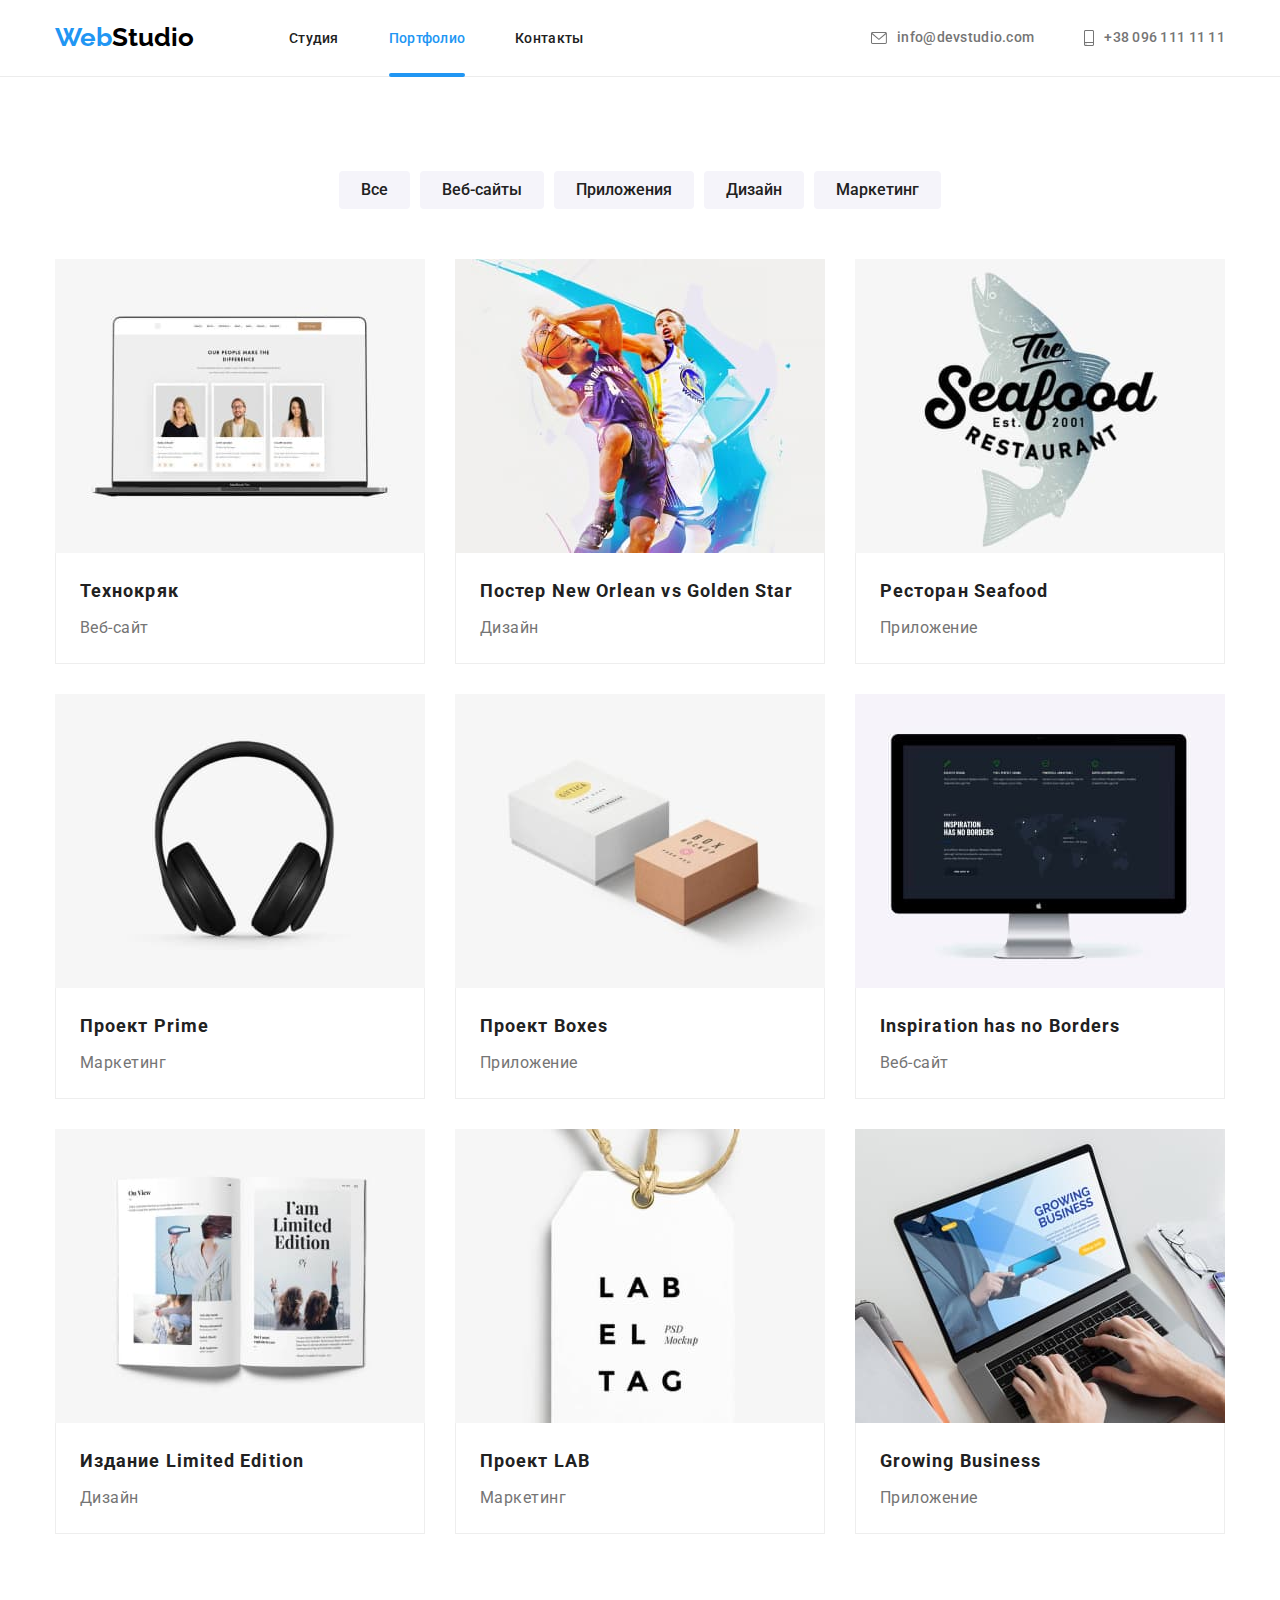
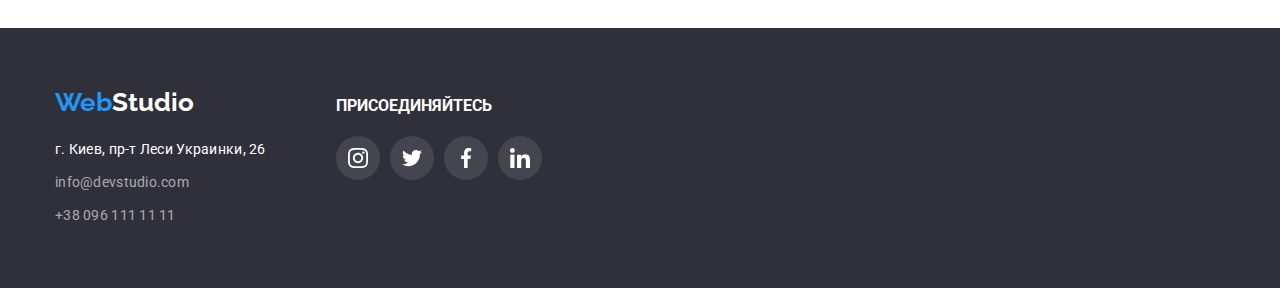
==== portfolio.html @ 48a0195f "added 5 works" ====
<!DOCTYPE html>
<html lang="en">
  <head>
    <meta charset="UTF-8" />
    <meta http-equiv="X-UA-Compatible" content="IE=edge" />
    <meta name="viewport" content="width=device-width, initial-scale=1.0" />
        <link rel="icon" type=”image/png” href="./images/ico.png" >
    <link rel="preconnect" href="https://fonts.googleapis.com" />
    <link rel="preconnect" href="https://fonts.gstatic.com" crossorigin />
    <link
      rel="stylesheet"
      href="https://cdnjs.cloudflare.com/ajax/libs/modern-normalize/1.0.0/modern-normalize.min.css"
    />
    <link
      href="https://fonts.googleapis.com/css2?family=Raleway:wght@700&family=Roboto:wght@400;500;700;900&display=swap"
      rel="stylesheet"
    />
    <link rel="stylesheet" href="./CSS/style.css" />

    <title>Portfolio</title>
  </head>
  <body>
    <!-- Шапка -->
    <header class="e-header">
      <div class="container header-container">
      <a href="#" class="logo"><span class="first">Web</span><span class="second">Studio</span></a
      >
      <nav class="nav">
        <ul class="list flex-list">
          <li class="headet-list-item"><a href="./index.html" class="link">Студия</a></li>
          <li class="headet-list-item"><a href="#" class="link current">Портфолио</a></li>
          <li class="headet-list-item"><a href="#" class="link">Контакты</a></li>
        </ul>
      </nav>
      
        <ul class="list heder-contact-list">      
          <li class="heder-contact-item"><a href="mailto:info@devstudio.com" class="contact"> 
             <svg class="heder-contact-icon-mail">
            <use href="./images/icons.svg#icon-envelope"> </use>
          </svg> 
          info@devstudio.com</a></li>
          <li class="heder-contact-item"><a href="tel:+380961111111" class="contact">
            <svg class="heder-contact-icon-tel">
            <use href="./images/icons.svg#icon-smartphone"> </use>
          </svg>
          +38 096 111 11 11</a></li>
        </ul>
      
     
    </header>
   

    <main>
      <section class="section  ">
       
        <div class="container">
          <h1 class="visually-hidden">фильтр</h1>
          <ul class="list portfolio-filter">
            <li class="portfolio-filter-item">
              <button class="portfolio-exp-button">
                <span class="exp-butt-txt">Все</span>
              </button>
            </li>
            <li class="portfolio-filter-item">
              <button class="portfolio-exp-button">
                <span class="exp-butt-txt">Веб-сайты</span>
              </button>
            </li>
            <li class="portfolio-filter-item">
              <button class="portfolio-exp-button">
                <span class="exp-butt-txt">Приложения</span>
              </button>
            </li>
            <li class="portfolio-filter-item">
              <button class="portfolio-exp-button">
                <span class="exp-butt-txt">Дизайн</span>
              </button>
            </li>
            <li class="portfolio-filter-item">
              <button class="portfolio-exp-button">
                <span class="exp-butt-txt">Маркетинг</span>
              </button>
            </li>
          </ul>         
          <ul class="portfolio-list">

          <li class="portfolio-exemple-item ">

          <a href="#" class="portfolio-link">
            <div class="pf-img-container">
            <img src="./images/pf-1.jpg" alt="Пример работ Технокряк" />
              <p class="pf-overlay">Технокряк это современная площадка распространения коронавируса. Компании используют эту платформу для цифрового шпионажа и атак на защищённые сервера конкурентов.
              </p>            
            </div>
            <div class="portfolio-exemple-txt">
              <h3 class="portfolio-item">Технокряк</h3>
              <p class="portfolio-description">Веб-сайт</p>
            </div>  
          </a>
          </li>

          <li class="portfolio-exemple-item">
          <a href="#" class="portfolio-link">   
             <div class="pf-img-container">       
              <img src="./images/pf-2.jpg" alt="Пример работ Постер New Orlean vs Golden Star" />
              <p class="pf-overlay">Технокряк это современная площадка распространения коронавируса. Компании используют эту платформу для цифрового шпионажа и атак на защищённые сервера конкурентов. </p>              
            </div>  
            <div class="portfolio-exemple-txt">
              <h3 class="portfolio-item">Постер New Orlean vs Golden Star</h3>
              <p class="portfolio-description">Дизайн</p>
            </div>
          </a>
          </li>
          <li class="portfolio-exemple-item">
            <a href="#" class="portfolio-link">
             <div class="pf-img-container">       
             <img src="./images/pf-3.jpg" alt="Пример работ Ресторан Seafood" />
              <p class="pf-overlay">Технокряк это современная площадка распространения коронавируса. Компании используют эту платформу для цифрового шпионажа и атак на защищённые сервера конкурентов. </p>              
            </div>
             <div class="portfolio-exemple-txt">
              <h3 class="portfolio-item">Ресторан Seafood</h3>
              <p class="portfolio-description">Приложение</p>
            </div>
            </a>
          </li>
          <li class="portfolio-exemple-item">
            <a href="#" class="portfolio-link">
              <div class="pf-img-container">   
            <img src="./images/pf-4.jpg" alt="Пример работ Проект Prime" />
              <p class="pf-overlay">Технокряк это современная площадка распространения коронавируса. Компании используют эту платформу для цифрового шпионажа и атак на защищённые сервера конкурентов. </p>              
            </div>
            <div class="portfolio-exemple-txt">
              <h3 class="portfolio-item">Проект Prime</h3>
              <p class="portfolio-description">Маркетинг</p>
            </div>
            </a>
          </li>
          <li class="portfolio-exemple-item">
            <a href="#" class="portfolio-link">
              <div class="pf-img-container">   
            <img src="./images/pf-5.jpg" alt="Пример работ Проект Boxes" />
              <p class="pf-overlay">Технокряк это современная площадка распространения коронавируса. Компании используют эту платформу для цифрового шпионажа и атак на защищённые сервера конкурентов. </p>              
            </div>
            <div class="portfolio-exemple-txt">
              <h3 class="portfolio-item">Проект Boxes</h3>
              <p class="portfolio-description">Приложение</p>
            </div>
            </a>
        </li>
          <li class="portfolio-exemple-item">
            <a href="#" class="portfolio-link">
              <div class="pf-img-container">   
            <img src="./images/pf-6.jpg" alt="Пример работ Inspiration has no Borders"/>
             <p class="pf-overlay">Технокряк это современная площадка распространения коронавируса. Компании используют эту платформу для цифрового шпионажа и атак на защищённые сервера конкурентов. </p>              
            </div>
            <div class="portfolio-exemple-txt">
              <h3 class="portfolio-item">Inspiration has no Borders</h3>
              <p class="portfolio-description">Веб-сайт</p>
            </div>
            </a>
          </li>
          <li class="portfolio-exemple-item">
            <a href="#" class="portfolio-link">
              <div class="pf-img-container">   
            <img       src="./images/pf-7.jpg"       alt="Пример работ Издание Limited Edition"/>
             <p class="pf-overlay">Технокряк это современная площадка распространения коронавируса. Компании используют эту платформу для цифрового шпионажа и атак на защищённые сервера конкурентов. </p>              
            </div>
            <div class="portfolio-exemple-txt">
              <h3 class="portfolio-item">Издание Limited Edition</h3>
              <p class="portfolio-description">Дизайн</p>
            </div>
            </a>
          </li>
          <li class="portfolio-exemple-item">
            <a href="#" class="portfolio-link">
              <div class="pf-img-container">   
            <img src="./images/pf-8.jpg" alt="Пример работ Проект LAB" />
              <p class="pf-overlay">Технокряк это современная площадка распространения коронавируса. Компании используют эту платформу для цифрового шпионажа и атак на защищённые сервера конкурентов. </p>              
            </div>
            <div class="portfolio-exemple-txt">
              <h3 class="portfolio-item">Проект LAB</h3>
              <p class="portfolio-description">Маркетинг</p>
            </div>
            </a>
          </li>
          <li class="portfolio-exemple-item">
            <a href="#" class="portfolio-link">
              <div class="pf-img-container">   
            <img          src="./images/pf-9.jpg"           alt="Пример работ Growing Business"/>
             <p class="pf-overlay">Технокряк это современная площадка распространения коронавируса. Компании используют эту платформу для цифрового шпионажа и атак на защищённые сервера конкурентов. </p>              
            </div>
            <div class="portfolio-exemple-txt">
              <h3 class="portfolio-item">Growing Business</h3>
              <p class="portfolio-description">Приложение</p>
            </div>
            </a>
          </li>
        </ul>
          
        </div>
      </section>
    </main>
    <!-- Подвал -->
    <footer class="footer ">
      <div class="container ">
        <ul class=" list footer-container">
          <li class="footer-container-item">
              <a href="#" class="logo"><span class="first">Web</span><span class="second">Studio</span></a>
              <div class="footer-contact">
              <ul class="footer-list">
                  <li class="footer-item"><address class="address contact"><a href="mailto:info@devstudio.com">г. Киев, пр-т Леси Украинки, 26</a></address></li>
                  <li class="footer-item"><a href="mailto:info@devstudio.com" class="contact">info@devstudio.com</a></li>
                  <li class="footer-item">
                    <a href="tel:+380961111111" class="contact">
                      +38 096 111 11 11</a></li>
                       </ul> 
                  </li> 
           <li class="footer-container-item">
              <h3 class="footer-we ">ПРИСОЕДИНЯЙТЕСЬ</h3>
                
                  
                <ul class="footer-social-list">
                  <li class="footer-sosial-item">
                  <a class="footer-sosial-box" href="#">
                  
                        <svg class="footer-sosial-icon">
                        <use href="./images/icons.svg#icon-instagram"> </use>
                        </svg>              
                   </a>
                  </li>
                    <li class="footer-sosial-item">
                  <a class="footer-sosial-box" href="#">
                  
                  <svg class="footer-sosial-icon">
                  <use href="./images/icons.svg#icon-twitter"> </use>
                  </svg>              
                  
                  </a>
                  </li>
                   <li class="footer-sosial-item">
                  <a class="footer-sosial-box" href="#">
                  
                  <svg class="footer-sosial-icon">
                  <use href="./images/icons.svg#icon-facebook"> </use>
                  </svg>              
                  
                  </a>
                  </li>
                   <li class="footer-sosial-item">
                  <a class="footer-sosial-box" href="#">
                  
                  <svg class="footer-sosial-icon">
                  <use href="./images/icons.svg#icon-linkedin"> </use>
                  </svg>              
                  </a>
                  </li> 
                </ul>
            </li>
            
               
    
     
       </ul>
      </div>
   
      </div>

    </footer>
  </body>
</html>
---- CSS/style.css ----
:root {
  --theme-color: #2196f3;
  --bcg-main: #ffffff;
  --text-logo: #000000;
  --text-primary: #212121;
  --text-secondary: #757575;
  --text-secondary-liter: #ffffff;
  --text-secondary-lite-fill: rgba(255, 255, 255, 0.6);
  --social-color-primary: #afb1b8;

  --font-primary: "Roboto";
  --font-primary-rezerv: "sans-serif";
  --font-logo: "Raleway";
  --functional-cubic: cubic-bezier(0.4, 0, 0.2, 1);
  --time: 250ms;
}
body {
  background-color: var(--bcg-main);
  font-family: var(--font-primary), var(--font-primary-rezerv);
}
a {
  text-decoration: none;
}
ul {
  list-style: none;
  padding: 0px;
  margin: 0;
}
h1,
h2,
h3,
p {
  margin: 0 0 0 0;
}
img {
  width: 100%;
  display: block;
  height: auto;
}
button {
  display: block;
  padding: 0;
}
.off {
  position: absolute;
  top: -9999px;
  left: -9999px;
  visibility: hidden;
  /* float: left; */
  /* display: none; */
}
.visually-hidden {
  position: absolute;
  clip: rect(0 0 0 0);
  width: 1px;
  height: 1px;
  margin: -1px;
}
.logo {
  font-family: var(--font-logo);
  font-size: 26px;
  font-weight: 700;
  color: #2196f3;
  margin-right: 95px;
}

.logo .second {
  color: var(--text-logo);
}

.container {
  margin-left: auto;
  margin-right: auto;
  width: 1200px;
  padding: 0 15px;
  /* margin-left: 215px;
  margin-right: 215px; */
}
.header-container {
  display: flex;
  align-items: center;
  /* margin-top: 25px; */
}
.nav {
  display: flex;
  align-items: center;

  letter-spacing: 0.02em;
  line-height: 1.14;
  font-size: 14px;
  font-family: var(--font-primary);
  font-style: normal;
  font-weight: 500;
  font-size: 14px;
  line-height: 16px;
  letter-spacing: 0.02em;
  color: var(--text-primary);
}
.flex-list {
  display: flex;
}
.list {
  list-style: none;
}
.headet-list-item + .headet-list-item {
  margin-left: 50px;
}
.nav .link {
  padding: 30px 0;
  display: block;
  font-family: var(--font-primary);
  font-style: normal;
  font-weight: 500;
  font-size: 14px;
  line-height: 16px;
  letter-spacing: 0.02em;
  color: var(--text-primary);
  position: relative;
  transition-property: color;
  transition-duration: var(--time);
  transition-timing-function: var(--functional-cubic);
}

.nav .current {
  color: var(--theme-color);
}
.current::after {
  display: block;
  content: "";
  height: 4px;
  width: 100%;
  background-color: var(--theme-color);
  border-radius: 2px;
  position: absolute;
  bottom: -1px;
}

.nav .link:hover,
.nav .link:focus {
  color: var(--theme-color);

  
}
.e-header {
  border-bottom: 1px solid #ececec;
}

.e-header .contact + .contact {
  margin-left: 50px;
}
.contact {
  display: flex;
  align-items: center;
  letter-spacing: 0.02em;
  line-height: 1.14;
  font-size: 14px;
  font-weight: 500;
  color: var(--text-secondary);
  transition-property: color;
  transition-duration: var(--time);
  transition-timing-function: var(--functional-cubic);
}

.heder-contact-list {
  margin-left: auto;
  display: flex;
}
.heder-contact-item {
  /* justify-items: center;
  display: flex; */
}

.heder-contact-item:hover {
  fill: var(--theme-color);
  
}
.heder-contact-item:not(:first-child) {
  /* width: calc(100% / 2 - 30px); */
  margin-left: 50px;
  flex-wrap: wrap;
  /* width: 100px; */
}
.heder-contact-item::before:not(:first-child) {
}
.heder-contact-item::before:not(:last-child) {
}

.heder-contact-icon-mail {
  margin-right: 10px;
  width: 16px;
  height: 16px;
  fill: var(--text-secondary);
  transition-property: fill;
  transition-duration: var(--time);
  transition-timing-function: var(--functional-cubic);
}
.heder-contact-icon-tel {
  margin-right: 10px;
  width: 10px;
  height: 16px;
  fill: var(--text-secondary);
  transition-property: fill;
  transition-duration: var(--time);
  transition-timing-function: var(--functional-cubic);
}

.contact:hover,
.contact:focus {
  color: var(--theme-color);
  fill: var(--theme-color);
  
}

.contact:hover .heder-contact-icon-mail,
.contact:hover .heder-contact-icon-tel,
.contact:focus .heder-contact-icon-mail,
.contact:focus .heder-contact-icon-tel {
  fill: var(--theme-color);

}
/* .contact:focus .heder-contact-icon {
  
  fill: var(--theme-color);    
} */

.footer {
  background-color: #2f303a;
}
.footer .contact {
  font-size: 14px;
  font-family: Roboto;

  line-height: 1.71;
  font-weight: 400;
  color: var(--text-secondary-lite-fill);
}
.footer .contact:hover,
.contact:focus {
}
/* <!-- Эффективные решения для вашего бизнеса --> */
.herro {
  /* margin-top: 25px; */
  margin-left: auto;
  margin-right: auto;
  max-width: 1600px;
  padding: 200px 0;
  text-align: center;
  /* background-color: ; */
  background-image: linear-gradient(
      rgba(47, 48, 58, 0.4),
      rgba(47, 48, 58, 0.4)
    ),
    url("../images/herro-image.jpg");
  background-repeat: no-repeat;
  background-size: cover;
  background-position: center;
  color: var(--text-secondary-liter);
}
.herro-title {
  text-align: center;
  font-size: 44px;
  font-weight: 900;
  line-height: 60px;
}
.herro-conteiner {
  padding-top: 200px;
  padding-bottom: 200px;
}
.herro-exp-button {
  margin-left: auto;
  margin-right: auto;
  margin-top: 30px;

  background-color: var(--theme-color);

  width: 200px;
  height: 50px;
  border: 0;
  box-shadow: 0px 4px 4px rgba(0, 0, 0, 0.15);
  border-radius: 4px;
  cursor: pointer;
}
.herro-button-txt {
  color: var(--text-secondary-liter);
  font-size: 16px;
  font-weight: 700;
  font-family: var(--font-primary);
  line-height: 1.875;
  /* identical to box height, or 187% */
  align-items: center;
  text-align: center;
}

/* section-title */

.section {
  padding: 94px 0;
}
.section-title {
  color: var(--text-primary);
  font-size: 36px;
  text-align: center;
}
.section-item {
  color: var(--text-primary);
}
.section-description {
  margin-top: 10px;
  color: var(--text-secondary);
}
.allingcentr {
  text-align: center;
}

/*  ПОЧЕМУ МЫ */
.why-we {
}

.why-we-container {
  margin-top: 95px;
}

.why-we-list {
  display: flex;
  margin-left: -30px;
}
.why-we-item {
  width: calc(100% / 4 - 30px);
  margin-left: 30px;
  flex-wrap: wrap;
  /* width: 100px; */
}
.why-we-item + .why-we-item {
}
.why-we li {
  /* max-width: 270px; */
}
.why-we-container-icon {
  background-color: #f5f4fa;
  display: flex;
  border-radius: 4px;
  height: 120px;
  align-items: center;
  justify-content: center;
}
.why-we-icon {
  width: 70px;
  height: 70px;

  /* justify-content: center;
  object-fit:cover; */
}

.section-we-item {
  margin-top: 30px;
  color: var(--font-primary);
  line-height: 1.14;
  letter-spacing: 0.03em;
  font-size: 14px;
}
.section-we-description {
  margin-top: 10px;
  color: var(--text-secondary);
  line-height: 1.71;
  letter-spacing: 0.03em;
  font-size: 14px;
}

/* наша работа */
.work-section {
  padding-top: 0;
}
.our-work {
  margin-top: 95px;
}
.our-work-list {
  display: flex;
  margin-left: -30px;
  margin-top: 50px;
}
.our-work-item {
   

  width: calc(100% / 3 - 30px);
  margin-left: 30px;
  flex-wrap: wrap;
  position: relative;
}

.our-work-description {
  
  display: flex;
  justify-content: center ;
  align-items: center; 

  position: absolute;
  bottom: 0;
  
  width: 100%;   
  height: 70px;
 
  font-size: 14px;
  line-height: 1.14;
  font-weight: bold;
  background: rgba(47, 48, 58, 0.8);
  color: var(--text-secondary-liter);
}

/* Наша команда */

.comand {
  /* margin-top: 95px; */
  background-color: #f5f4fa;
  /* padding-bottom: 95px; */
}

.our-comand {
  padding-top: 95px;
}
.our-comand-list {
  margin-top: 50px;
  display: flex;
  margin-left: -30px;
}
.our-comand-item {
  width: calc(100% / 3 - 30px);
  margin-left: 30px;
  flex-wrap: wrap;
}

.comand-user-item {
  color: var(--text-primary);
  text-align: center;
  line-height: 1.19;
  letter-spacing: 0.03em;
  font-size: 16px;
  font-weight: 500;
}

.comand-user-description {
  color: var(--text-secondary);
  margin-top: 10px;
  text-align: center;
  line-height: 1.19;
  letter-spacing: 0.03em;
  font-size: 16px;
}

.our-comand-item {
  background-color: var(--text-secondary-liter);
  box-shadow: 0px 1px 3px rgba(0, 0, 0, 0.12), 0px 1px 1px rgba(0, 0, 0, 0.14),
    0px 2px 1px rgba(0, 0, 0, 0.2);
  border-radius: 0px 0px 4px 4px;
}
.comand-item-txt {
  padding-top: 30px;
  padding-bottom: 30px;
}
.comand-social-block {
  margin-top: 16px;
  justify-content: center;
  display: flex;
}
.comand-sosial-box {
  display: flex;
  align-items: center;
  justify-content: center;
  width: 44px;
  height: 44px;
  background-color: transparent;
  border-radius: 50%;
  transition-property: background-color;
  transition-duration: var(--time);
  transition-timing-function: var(--functional-cubic);
}
.comand-sosial-box:hover,
.comand-sosial-box:focus {
  background-color: var(--theme-color);

  
}
.comand-sosial-item:not(:last-child) {
  margin-right: 10px;
}

.sosial-icon {
  height: 20px;
  width: 20px;

  fill: var(--social-color-primary);

 
}
.comand-sosial-box:hover .sosial-icon,
.comand-sosial-box:focus .sosial-icon {
  transition-duration: var(--time);
  transition-timing-function: var(--functional-cubic);
  fill: var(--bcg-main);
}

/* наша клиенты */
.client-section {
}
.our-client {
  margin-top: 95px;
}
.our-client-list {
  display: flex;
  flex-wrap: wrap;
  margin-left: -30px;
  margin-top: 50px;
}
.our-client-item {
  width: calc(100% / 6 - 30px);
  margin-left: 30px;
  height: 92px;
}
.our-client-box {
  display: flex;
  height: 92px;
  border: solid 1px;
  border-color: var(--social-color-primary);
  border-radius: 3px;
  transition-property: border-color;
}

.client-link {
  width: 100%;
  height: 100%;
  display: flex;
  align-items: center;
  justify-content: center;
  border: solid 1px;
  border-color: var(--social-color-primary);
  border-radius: 3px;
  transition-property: border-color;
    transition-duration: var(--time);
  transition-timing-function: var(--functional-cubic);
}
.client-link:hover,
.client-link:focus,
.our-client-box:hover,
.our-client-box:focus {
  border-color: #2196f3;
}
.client-icon {
  width: 106px;
  height: 60px;
  transition-property: fill;
  fill: var(--social-color-primary);
}
.client-link:hover .client-icon,
.client-link:focus .client-icon,
.our-client-box:hover .client-icon,
.our-client-box:focus .client-icon {
  fill: #2196f3;  
}

/* подвал */

.footer {
  padding-top: 60px;
  padding-bottom: 60px;
  /* font: inherit; */
  font-size: 14px;
  color: var(--text-secondary-liter);
}

.footer .logo .second {
  color: var(--text-secondary-liter);
}
.footer .address {
  font-style: normal;

  font-family: Roboto;
  line-height: 1.71;
  font-weight: 400;
}
.footer-contact {
  margin-top: 20px;
}
.footer .logo {
  margin-right: 0;
}
.footer-item:not(:last-child) {
  margin-bottom: 9px;
}
.footer-item a {
  color: var(--bcg-main);
}

.footer-container {
  display: flex;
  align-items: baseline;
}

.footer-container-item:not(:last-child) {
  margin-right: 70px;
}
.footer-container-item:last-child {
}
.footer-sosial-box {
  display: flex;
  align-items: center;
  justify-content: center;
  width: 44px;
  height: 44px;
  background-color: rgba(255, 255, 255, 0.1);
  border-radius: 50%;
  transition-property: background-color;
  transition-duration: var(--time);
  transition-timing-function: var(--functional-cubic);
}

.footer-sosial-item + .footer-sosial-item {
  margin-left: 10px;
}
.footer-sosial-box:hover,
.footer-sosial-box:focus {
  background-color: var(--theme-color);
  
}
.footer-social-block {
  margin-top: 16px;
  justify-content: center;
  display: flex;
}
.footer-social-list {
  margin-top: 20px;
  justify-content: center;
  display: flex;
}

.footer-sosial-icon {
  display: block;
  height: 20px;
  width: 20px;
  fill: var(--bcg-main);
}
.ewew {
  display: block;
}

/* Страница 2 */

.portfolio-item {
  color: var(--text-primary);
  letter-spacing: 0.06em;
  line-height: 2;
  font-size: 18px;
  transition-property: color;
  transition-duration: var(--time);
  transition-timing-function: var(--functional-cubic);
}
.portfolio-filter-item:not(:last-child) {
  margin-right: 10px;
}

.portfolio-filter {
  display: flex;
  justify-content: center;
}
.portfolio-exp-button {
   /* overflow: hidden; */
  /* margin-left: 10px; */
  background-color: #f5f4fa;
  font-family: Roboto;
  font-style: normal;
  font-weight: 500;
  font-size: 16px;
  line-height: 1.625;
  text-align: center;
  border-radius: 4px;
  border: 0;
 

}

.exp-butt-txt {
  display: block;
  text-align: center;
  line-height: 1.625;
  height: 26;
  font-size: 16px;
border-radius: 4px;
  color: var(--text-primary);
  font-family: var(--font-primary);
  padding: 6px 22px;
  
  transition-property: color  background-color box-shadow;
  transition-duration: var(--time);
  transition-timing-function: var(--functional-cubic);
    
}

.portfolio-exp-button:hover .exp-butt-txt,
.portfolio-exp-button:focus .exp-butt-txt {
  cursor: pointer;
  color: var(--text-secondary-liter);
  background-color: var(--theme-color);
  box-shadow: 0px 3px 1px rgba(0, 0, 0, 0.1), 0px 1px 2px rgba(0, 0, 0, 0.08), 0px 2px 2px rgba(0, 0, 0, 0.12);
  color: var(--text-secondary-liter);
 
}

.portfolio-link {
  display: block;
  position: relative;
  width: 370px;
  
  /* width: calc(100%/3 +30px); */
}

.portfolio-link:hover,
.portfolio-link:focus {
  box-shadow: 0px 1px 1px rgba(0, 0, 0, 0.12), 0px 4px 4px rgba(0, 0, 0, 0.06),
    1px 4px 6px rgba(0, 0, 0, 0.16);
}
/* overlay */
.pf-img-container {
  position: relative;
  overflow: hidden;
}

.pf-overlay {
  position: absolute;
  top: 100%;
  opacity: 0.9;
  background-color: var(--theme-color);
  padding: 63px 24px;
  width: 100%;
  height: 100%;
  color: var(--text-secondary-liter);
  font-size: 18px;
  line-height: 1.56;
  transition-property: transform box-shadow;
  transition-duration: var(--time);
  transition-timing-function: var(--functional-cubic);
}

.portfolio-link:hover .pf-overlay,
.portfolio-link:focus .pf-overlay {
  transform: translatey(-100%);
  
  
}

.portfolio-description {
  margin-top: 4px;
  color: var(--text-secondary);
  letter-spacing: 0.03em;
  font-size: 16px;
  line-height: 1.875;
}

.portfolio-list {
  box-sizing: border-box;
  display: flex;
  flex-wrap: wrap;
  /* justify-content: center; */
  margin-left: -30px;
  margin-bottom: -30px;
  margin-top: 50px;
}
.portfolio-exemple {
  display: block;
  box-sizing: border-box;
  padding-bottom: 95px;
}
.portfolio-exemple-item {
  box-sizing: border-box;

  margin-left: 30px;
  margin-bottom: 30px;
  /* border: 1px solid #eeeeee; */
}

.portfolio-exemple-txt {
  border-bottom: solid 1px #eeeeee;
  border-left: solid 1px #eeeeee;
  border-right: solid 1px #eeeeee;
  padding: 20px 24px;
}

/* МОДАЛКА */

.backdrop {
  position: fixed;
  top: 0;
  left: 0;
  width: 100%;
  height: 100%;
  background-color: rgba(0, 0, 0, 0.2);
  opacity: 1;
  transition-property: opacity;
  transition-duration: var(--time);
  transition-timing-function: var(--functional-cubic);
}
.backdrop.is-hidden {
  opacity: 0;
  pointer-events: none;
}
.modal-container {
  position: relative;
  top: 50%;
  left: 50%;
  transform: translate(-50%, -50%);
  width: 528px;
  height: 581px;
  background-color: var(--bcg-main);
}
.closed-modal-box {
  display: flex;
  align-items: center;
  justify-content: center;

  cursor: pointer;
  position: absolute;
  width: 30px;
  height: 30px;
  top: 8px;
  right: 8px;
  border-radius: 50%;
  border: solid 1px;
  border-color: var(--social-color-primary);
}
.modal-closed {
  width: 18px;
  height: 18px;
  fill: var(--social-color-primary);
}
.closed-modal-box:hover {
  background-color: var(--theme-color);
}
.closed-modal-box:hover .modal-closed,
.closed-modal-box:focus .modal-closed {
 
}
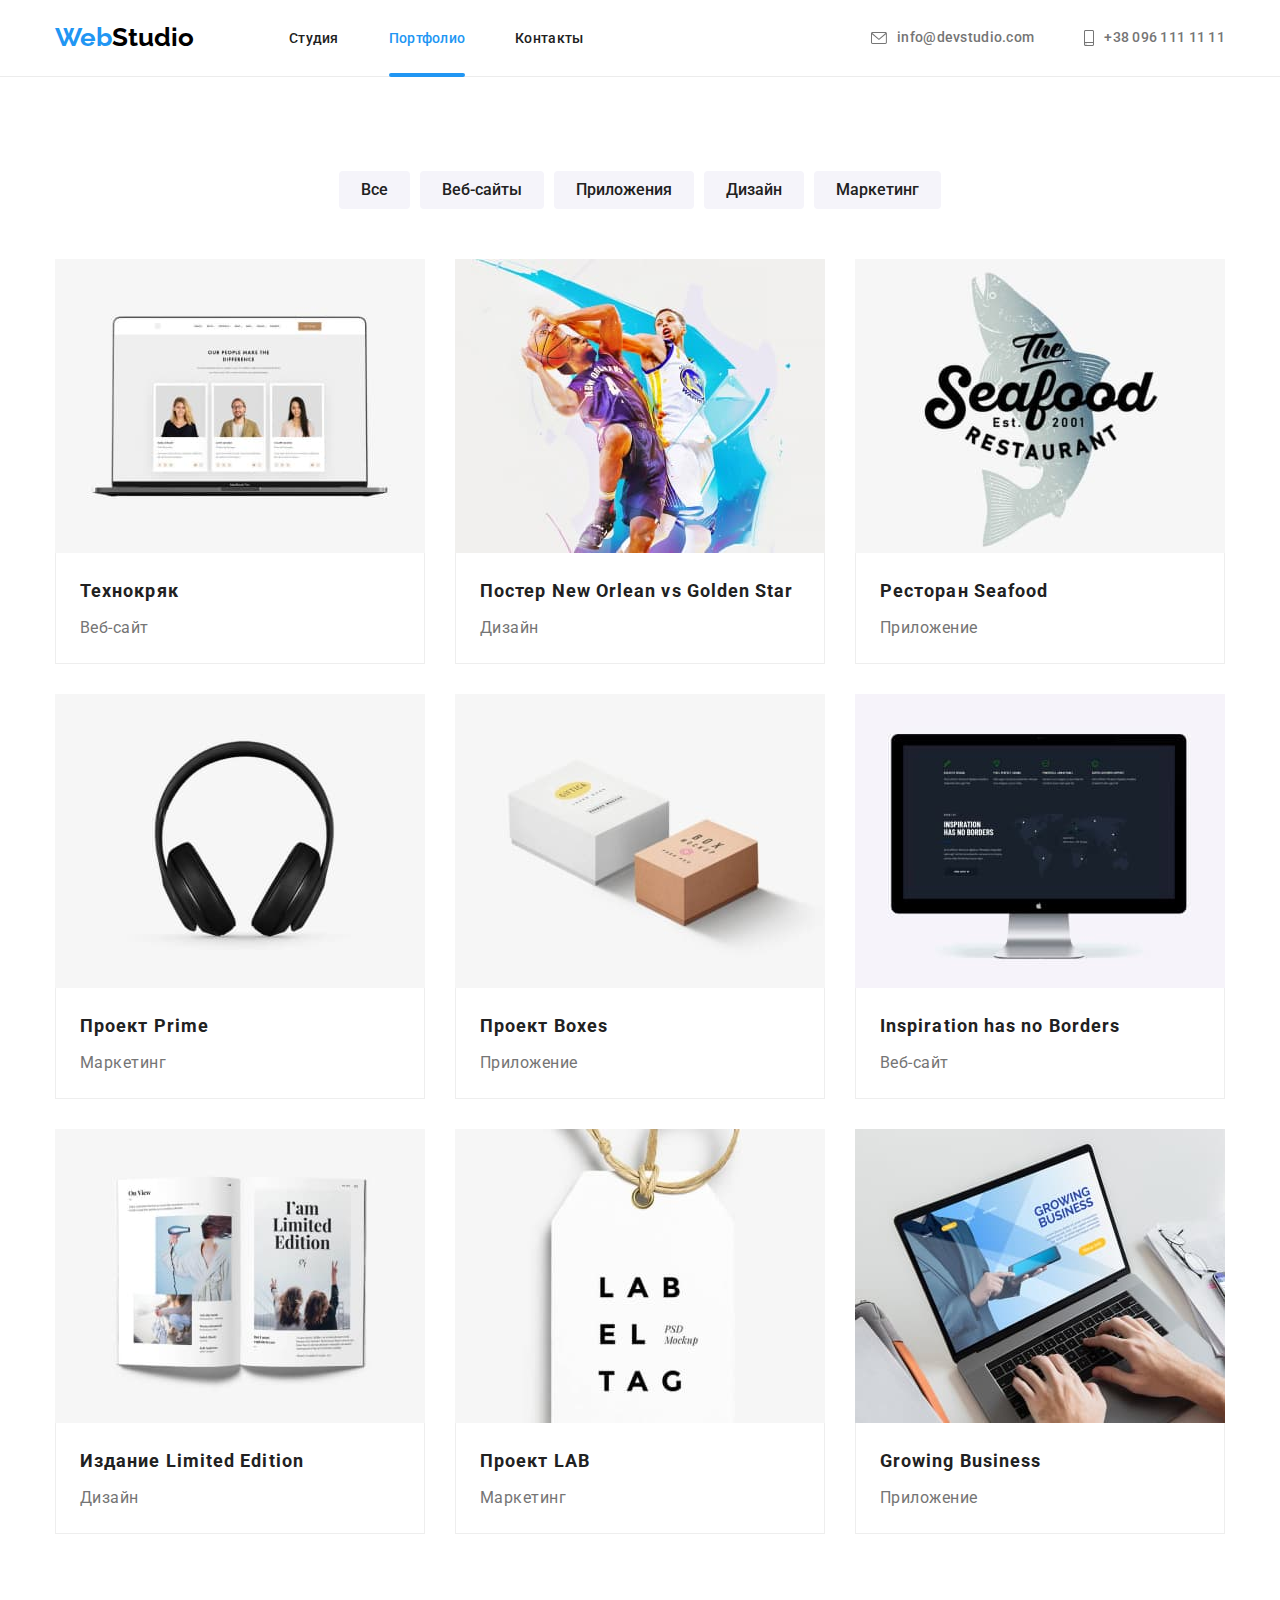
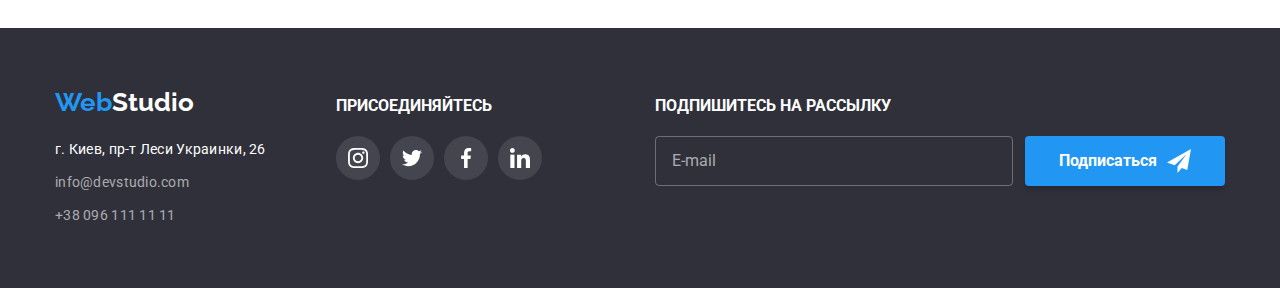
==== commit 07ed07ff: "all" ====
--- a/portfolio.html
+++ b/portfolio.html
@@ -201,7 +201,7 @@
       </section>
     </main>
     <!-- Подвал -->
-    <footer class="footer ">
+ <footer class="footer ">
       <div class="container ">
         <ul class=" list footer-container">
           <li class="footer-container-item">
@@ -247,8 +247,7 @@
                   </a>
                   </li>
                    <li class="footer-sosial-item">
-                  <a class="footer-sosial-box" href="#">
-                  
+                  <a class="footer-sosial-box" href="#">                  
                   <svg class="footer-sosial-icon">
                   <use href="./images/icons.svg#icon-linkedin"> </use>
                   </svg>              
@@ -256,10 +255,21 @@
                   </li> 
                 </ul>
             </li>
-            
-               
-    
-     
+           <li class="footer-container-item">
+
+              <h3 class="footer-we ">ПОДПИШИТЕСЬ НА РАССЫЛКУ</h3>
+                
+                  <div class="online">
+                   <form class="online-form" >
+                   <input type="mail" class="online-form-input" placeholder="E-mail" name="online-mail" type="mail">
+                   </form>
+                   <button class="online-form-button"> <span class="online-form-txt">Подписаться</span> 
+                     <svg class="online-form-icon">
+                  <use href="./images/icons.svg#icon-modal-fly"> </use>
+                  </svg> 
+                 </button>
+                 </div>
+            </li>
        </ul>
       </div>
    
--- a/CSS/style.css
+++ b/CSS/style.css
@@ -7,7 +7,6 @@
   --text-secondary-liter: #ffffff;
   --text-secondary-lite-fill: rgba(255, 255, 255, 0.6);
   --social-color-primary: #afb1b8;
-
   --font-primary: "Roboto";
   --font-primary-rezerv: "sans-serif";
   --font-logo: "Raleway";
@@ -138,8 +137,6 @@
 .nav .link:hover,
 .nav .link:focus {
   color: var(--theme-color);
-
-  
 }
 .e-header {
   border-bottom: 1px solid #ececec;
@@ -172,7 +169,6 @@
 
 .heder-contact-item:hover {
   fill: var(--theme-color);
-  
 }
 .heder-contact-item:not(:first-child) {
   /* width: calc(100% / 2 - 30px); */
@@ -208,7 +204,6 @@
 .contact:focus {
   color: var(--theme-color);
   fill: var(--theme-color);
-  
 }
 
 .contact:hover .heder-contact-icon-mail,
@@ -216,7 +211,6 @@
 .contact:focus .heder-contact-icon-mail,
 .contact:focus .heder-contact-icon-tel {
   fill: var(--theme-color);
-
 }
 /* .contact:focus .heder-contact-icon {
   
@@ -379,8 +373,6 @@
   margin-top: 50px;
 }
 .our-work-item {
-   
-
   width: calc(100% / 3 - 30px);
   margin-left: 30px;
   flex-wrap: wrap;
@@ -388,17 +380,16 @@
 }
 
 .our-work-description {
-  
-  display: flex;
-  justify-content: center ;
-  align-items: center; 
+  display: flex;
+  justify-content: center;
+  align-items: center;
 
   position: absolute;
   bottom: 0;
-  
-  width: 100%;   
+
+  width: 100%;
   height: 70px;
- 
+
   font-size: 14px;
   line-height: 1.14;
   font-weight: bold;
@@ -476,8 +467,6 @@
 .comand-sosial-box:hover,
 .comand-sosial-box:focus {
   background-color: var(--theme-color);
-
-  
 }
 .comand-sosial-item:not(:last-child) {
   margin-right: 10px;
@@ -488,8 +477,6 @@
   width: 20px;
 
   fill: var(--social-color-primary);
-
- 
 }
 .comand-sosial-box:hover .sosial-icon,
 .comand-sosial-box:focus .sosial-icon {
@@ -534,7 +521,7 @@
   border-color: var(--social-color-primary);
   border-radius: 3px;
   transition-property: border-color;
-    transition-duration: var(--time);
+  transition-duration: var(--time);
   transition-timing-function: var(--functional-cubic);
 }
 .client-link:hover,
@@ -553,7 +540,7 @@
 .client-link:focus .client-icon,
 .our-client-box:hover .client-icon,
 .our-client-box:focus .client-icon {
-  fill: #2196f3;  
+  fill: #2196f3;
 }
 
 /* подвал */
@@ -598,6 +585,7 @@
   margin-right: 70px;
 }
 .footer-container-item:last-child {
+  margin-left: auto;
 }
 .footer-sosial-box {
   display: flex;
@@ -618,7 +606,6 @@
 .footer-sosial-box:hover,
 .footer-sosial-box:focus {
   background-color: var(--theme-color);
-  
 }
 .footer-social-block {
   margin-top: 16px;
@@ -639,6 +626,75 @@
 }
 .ewew {
   display: block;
+}
+
+/* on;line-mail */
+.online {
+  display: flex;
+  margin-top: 20px;
+}
+.online-form-input {
+  padding-left: 16px;
+  width: 358px;
+  height: 50px;
+  background-color: transparent;
+  border: 1px solid rgba(255, 255, 255, 0.3);
+  border-radius: 4px;
+  outline: none;
+  font-size: 16px;
+  line-height: 20px;
+
+  transition-property: border color;
+  transition-duration: var(--time);
+  transition-timing-function: var(--functional-cubic);
+  color: var(--bcg-main);
+}
+.online-form-input:hover,
+.online-form-input:focus {
+  border: 1px solid var(--bcg-main);
+}
+.online-form-input::placeholder {
+  font-size: 16px;
+  line-height: 20px;
+  color: rgba(255, 255, 255, 0.6);
+  transition-property: color;
+  transition-duration: var(--time);
+  transition-timing-function: var(--functional-cubic);
+}
+.online-form-input:hover::placeholder,
+.online-form-input:focus::placeholder {
+  color: var(--bcg-main);
+}
+
+.online-form-button {
+  width: 200px;
+  height: 50px;
+  margin-left: 12px;
+  background-color: var(--theme-color);
+  border: 0;
+  box-shadow: 0px 4px 4px rgba(0, 0, 0, 0.15);
+  border-radius: 4px;
+  cursor: pointer;
+  display: flex;
+  justify-content: center;
+  align-items: center;
+}
+.online-form-txt {
+  color: var(--text-secondary-liter);
+  font-size: 16px;
+  font-weight: 700;
+  font-family: var(--font-primary);
+  line-height: 1.875;
+  /* identical to box height, or 187% */
+  align-items: center;
+  text-align: center;
+}
+.online-form-icon {
+  display: block;
+  height: 24px;
+  width: 24px;
+  fill: var(--bcg-main);
+  margin-left: 10px;
 }
 
 /* Страница 2 */
@@ -661,7 +717,7 @@
   justify-content: center;
 }
 .portfolio-exp-button {
-   /* overflow: hidden; */
+  /* overflow: hidden; */
   /* margin-left: 10px; */
   background-color: #f5f4fa;
   font-family: Roboto;
@@ -672,8 +728,6 @@
   text-align: center;
   border-radius: 4px;
   border: 0;
- 
-
 }
 
 .exp-butt-txt {
@@ -682,15 +736,14 @@
   line-height: 1.625;
   height: 26;
   font-size: 16px;
-border-radius: 4px;
+  border-radius: 4px;
   color: var(--text-primary);
   font-family: var(--font-primary);
   padding: 6px 22px;
-  
-  transition-property: color  background-color box-shadow;
-  transition-duration: var(--time);
-  transition-timing-function: var(--functional-cubic);
-    
+
+  transition-property: color background-color box-shadow;
+  transition-duration: var(--time);
+  transition-timing-function: var(--functional-cubic);
 }
 
 .portfolio-exp-button:hover .exp-butt-txt,
@@ -698,16 +751,16 @@
   cursor: pointer;
   color: var(--text-secondary-liter);
   background-color: var(--theme-color);
-  box-shadow: 0px 3px 1px rgba(0, 0, 0, 0.1), 0px 1px 2px rgba(0, 0, 0, 0.08), 0px 2px 2px rgba(0, 0, 0, 0.12);
+  box-shadow: 0px 3px 1px rgba(0, 0, 0, 0.1), 0px 1px 2px rgba(0, 0, 0, 0.08),
+    0px 2px 2px rgba(0, 0, 0, 0.12);
   color: var(--text-secondary-liter);
- 
 }
 
 .portfolio-link {
   display: block;
   position: relative;
   width: 370px;
-  
+
   /* width: calc(100%/3 +30px); */
 }
 
@@ -741,8 +794,6 @@
 .portfolio-link:hover .pf-overlay,
 .portfolio-link:focus .pf-overlay {
   transform: translatey(-100%);
-  
-  
 }
 
 .portfolio-description {
@@ -808,7 +859,148 @@
   width: 528px;
   height: 581px;
   background-color: var(--bcg-main);
-}
+  padding: 40px;
+}
+.name-modal-window {
+  font-weight: 700;
+  display: block;
+  font-size: 20px;
+  line-height: 23px;
+  text-align: center;
+  letter-spacing: 0.03em;
+  color: var(--text-primary);
+  margin-bottom: 30px;
+}
+.modal-item {
+  margin-bottom: 10px;
+}
+.modal-input-box {
+  position: relative;
+}
+.modal-form-input {
+  width: 100%;
+  height: 40px;
+  border: 1px solid rgba(33, 33, 33, 0.2);
+  border-radius: 4px;
+  padding-left: 35px;
+
+  transition-property: border-color;
+  transition-duration: var(--time);
+  transition-timing-function: var(--functional-cubic);
+}
+
+.modal-item:hover .modal-form-input,
+.modal-item:focus .modal-form-input,
+.modal-item:hover .modal-icon,
+.modal-item:focus .modal-icon {
+  outline: none !important;
+  border-color: var(--theme-color);
+  fill: var(--theme-color);
+}
+.modal-form-input:focus,
+.modal-form-input:focus + .modal-icon {
+  outline: none !important;
+  border-color: var(--theme-color);
+  fill: var(--theme-color);
+}
+
+.modal-icon {
+  position: absolute;
+  left: 12px;
+  top: 50%;
+  transform: translateY(-50%);
+  transition-property: fill color;
+  transition-duration: var(--time);
+  transition-timing-function: var(--functional-cubic);
+}
+
+.modal-form-text {
+  height: 120px;
+  padding: 16px;
+  resize: none;
+}
+
+.modal-form-input.modal-form-text {
+}
+.modal-lable {
+  display: block;
+  margin-bottom: 4px;
+  font-size: 12px;
+  line-height: 1.16em;
+  color: var(--text-secondary);
+  /* identical to box height */
+
+  letter-spacing: 0.01em;
+}
+
+.modal-form-text::placeholder {
+}
+
+.modal-item-check {
+  padding-top: 10px;
+}
+
+.modal-check-lable {
+  display: flex;
+  align-items: center;
+
+user-select: none;
+  font-size: 14px;
+  line-height: 1.36em;
+  color: var(--text-secondary);
+  letter-spacing: 0.03em;
+}
+input[type="checkbox"] {
+  display: none;
+}
+.modal-check-lable::before {
+  
+  content: "";
+  margin-right: 5px;
+  display: block;
+  width: 16px;
+  height: 16px;
+  border: 2px solid var(--text-logo);
+  border-radius: 2px;
+   transition-property: fill color background-color  border background-image ackground-size background-repeat;
+  transition-duration: var(--time);
+  transition-timing-function: var(--functional-cubic);
+}
+.modal-form-check:checked + .modal-check-lable::before{
+  background-color: var(--theme-color);
+  background-image: url(/images/accept.svg);
+  background-position: center;
+  background-size:auto;
+  background-repeat: no-repeat;
+  border: 0;
+}
+
+.legal {
+  /* display: block; */
+  font-size: 14px;
+line-height: 24px;
+/* identical to box height, or 171% */
+
+letter-spacing: 0.03em;
+
+ border-bottom: 1px solid var(--theme-color) ;
+
+
+  color: var(--theme-color); 
+}
+.modal-button {
+  margin-left: auto;
+  margin-right: auto;
+  margin-top: 30px;
+  background-color: var(--theme-color);
+  width: 200px;
+  height: 50px;
+  border: 0;
+  box-shadow: 0px 4px 4px rgba(0, 0, 0, 0.15);
+  border-radius: 4px;
+  cursor: pointer;
+}
+
 .closed-modal-box {
   display: flex;
   align-items: center;
@@ -827,12 +1019,16 @@
 .modal-closed {
   width: 18px;
   height: 18px;
-  fill: var(--social-color-primary);
+
+  fill: var(--text-logo);
+  transition-property: fill;
+  transition-duration: var(--time);
+  transition-timing-function: var(--functional-cubic);
 }
 .closed-modal-box:hover {
-  background-color: var(--theme-color);
+  /* background-color: var(--theme-color); */
 }
 .closed-modal-box:hover .modal-closed,
 .closed-modal-box:focus .modal-closed {
- 
-}
+  fill: var(--theme-color);
+}
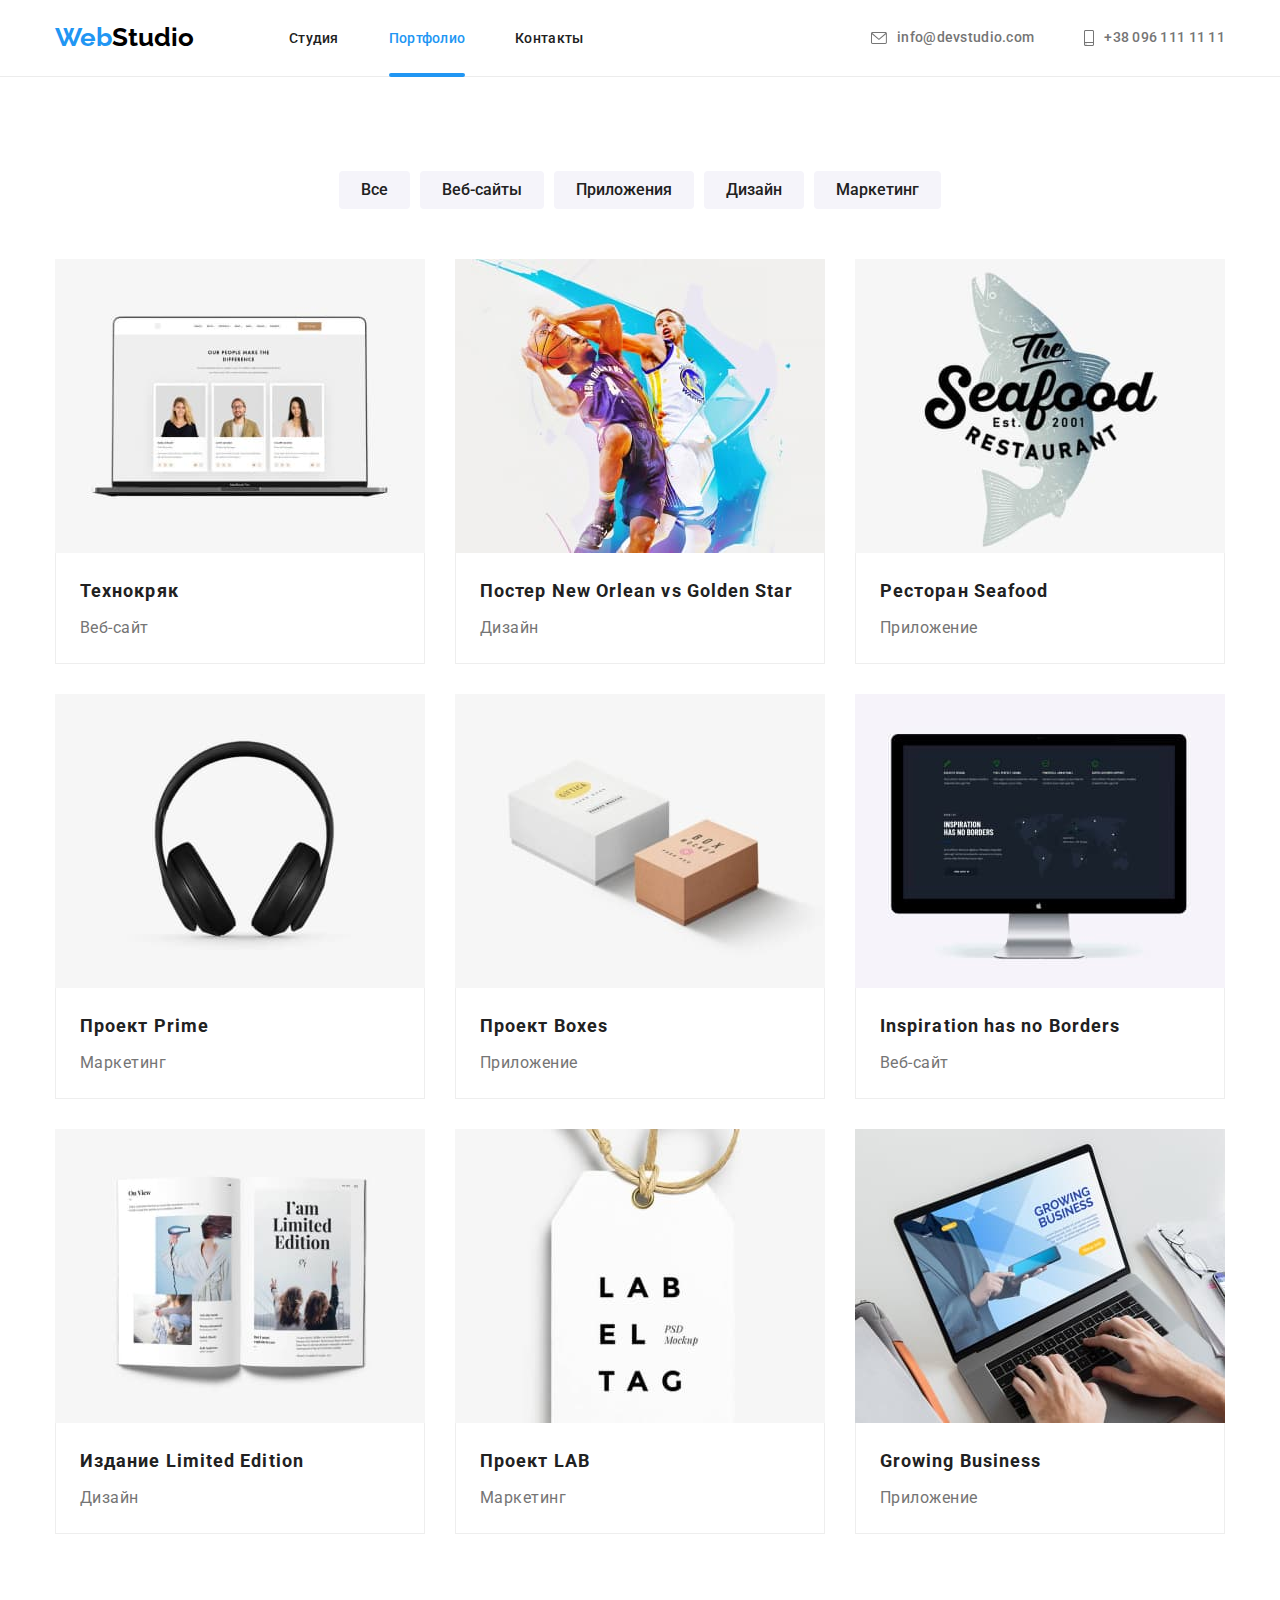
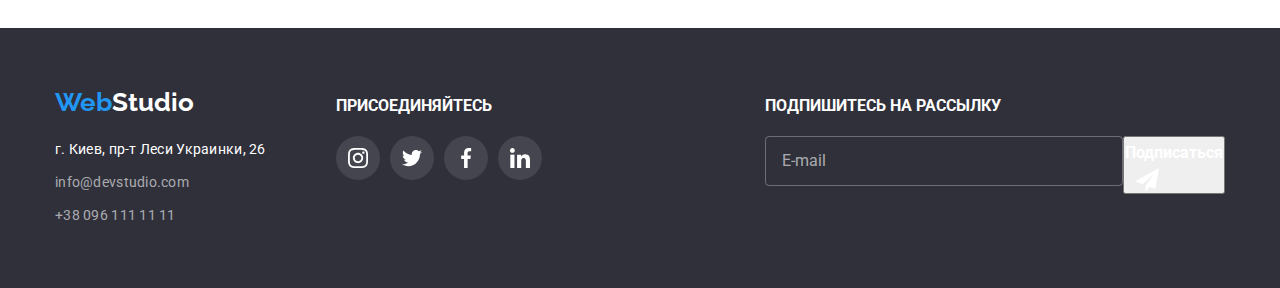
==== commit 81e3f1d6: "1" ====
--- a/portfolio.html
+++ b/portfolio.html
@@ -201,12 +201,13 @@
       </section>
     </main>
     <!-- Подвал -->
- <footer class="footer ">
-      <div class="container ">
-        <ul class=" list footer-container">
-          <li class="footer-container-item">
-              <a href="#" class="logo"><span class="first">Web</span><span class="second">Studio</span></a>
-              <div class="footer-contact">
+<footer class="footer ">
+      <div class="container footer-container ">
+       
+          
+              
+            <div class="footer-container-item">
+                <a href="#" class="logo"><span class="first">Web</span><span class="second">Studio</span></a>
               <ul class="footer-list">
                   <li class="footer-item"><address class="address contact"><a href="mailto:info@devstudio.com">г. Киев, пр-т Леси Украинки, 26</a></address></li>
                   <li class="footer-item"><a href="mailto:info@devstudio.com" class="contact">info@devstudio.com</a></li>
@@ -214,8 +215,8 @@
                     <a href="tel:+380961111111" class="contact">
                       +38 096 111 11 11</a></li>
                        </ul> 
-                  </li> 
-           <li class="footer-container-item">
+                  </div> 
+           <div class="footer-container-item">
               <h3 class="footer-we ">ПРИСОЕДИНЯЙТЕСЬ</h3>
                 
                   
@@ -254,26 +255,27 @@
                   </a>
                   </li> 
                 </ul>
-            </li>
-           <li class="footer-container-item">
+            </div>
+           <div class="footer-container-item">
 
               <h3 class="footer-we ">ПОДПИШИТЕСЬ НА РАССЫЛКУ</h3>
                 
                   <div class="online">
                    <form class="online-form" >
-                   <input type="mail" class="online-form-input" placeholder="E-mail" name="online-mail" type="mail">
-                   </form>
-                   <button class="online-form-button"> <span class="online-form-txt">Подписаться</span> 
-                     <svg class="online-form-icon">
-                  <use href="./images/icons.svg#icon-modal-fly"> </use>
-                  </svg> 
-                 </button>
+                       <input type="mail" class="online-form-input" placeholder="E-mail" name="online-mail" type="mail">
+                       <button type="button" class="online-form-sbutton"> <span class="online-form-txt">Подписаться</span> 
+                          <svg class="online-form-icon">
+                        <use href="./images/icons.svg#icon-modal-fly"> </use>
+                        </svg> 
+                     </button>
+                  </form>
+                 
                  </div>
-            </li>
-       </ul>
-      </div>
+            </div>
+          </div>
+     
    
-      </div>
+    
 
     </footer>
   </body>
--- a/CSS/style.css
+++ b/CSS/style.css
@@ -48,6 +48,7 @@
   /* float: left; */
   /* display: none; */
 }
+input[type="checkbox"],
 .visually-hidden {
   position: absolute;
   clip: rect(0 0 0 0);
@@ -563,7 +564,7 @@
   line-height: 1.71;
   font-weight: 400;
 }
-.footer-contact {
+.footer-list {
   margin-top: 20px;
 }
 .footer .logo {
@@ -632,6 +633,9 @@
 .online {
   display: flex;
   margin-top: 20px;
+}
+.online-form {
+  display: flex;
 }
 .online-form-input {
   padding-left: 16px;
@@ -852,7 +856,7 @@
   pointer-events: none;
 }
 .modal-container {
-  position: relative;
+  position: absolute;
   top: 50%;
   left: 50%;
   transform: translate(-50%, -50%);
@@ -865,17 +869,24 @@
   font-weight: 700;
   display: block;
   font-size: 20px;
-  line-height: 23px;
+  line-height: 1.15em;
   text-align: center;
   letter-spacing: 0.03em;
   color: var(--text-primary);
-  margin-bottom: 30px;
-}
-.modal-item {
-  margin-bottom: 10px;
-}
+  margin-bottom: 12px;
+}
+
+.modal-item + .modal-item {
+  margin-top: 10px;
+}
+.modal-input-chek {
+  margin-top: 20px;
+}
+
 .modal-input-box {
   position: relative;
+  display: flex;
+  justify-content: center;
 }
 .modal-form-input {
   width: 100%;
@@ -915,11 +926,13 @@
 }
 
 .modal-form-text {
+  display: block;
   height: 120px;
   padding: 16px;
   resize: none;
 }
-
+.modal-form {
+}
 .modal-form-input.modal-form-text {
 }
 .modal-lable {
@@ -937,24 +950,23 @@
 }
 
 .modal-item-check {
-  padding-top: 10px;
+  display: flex;
+  justify-content: center;
+  margin-top: 20px;
 }
 
 .modal-check-lable {
   display: flex;
   align-items: center;
 
-user-select: none;
+  user-select: none;
   font-size: 14px;
   line-height: 1.36em;
   color: var(--text-secondary);
   letter-spacing: 0.03em;
 }
-input[type="checkbox"] {
-  display: none;
-}
+
 .modal-check-lable::before {
-  
   content: "";
   margin-right: 5px;
   display: block;
@@ -962,15 +974,21 @@
   height: 16px;
   border: 2px solid var(--text-logo);
   border-radius: 2px;
-   transition-property: fill color background-color  border background-image ackground-size background-repeat;
-  transition-duration: var(--time);
-  transition-timing-function: var(--functional-cubic);
-}
-.modal-form-check:checked + .modal-check-lable::before{
+  transition-property: fill color background-color border background-image
+    ackground-size background-repeat;
+  transition-duration: var(--time);
+  transition-timing-function: var(--functional-cubic);
+}
+.modal-form-check:hover + .modal-check-lable::before,
+.modal-form-check:focus + .modal-check-lable::before {
+  border: 2px solid var(--theme-color);
+}
+
+.modal-form-check:checked + .modal-check-lable::before {
   background-color: var(--theme-color);
-  background-image: url(/images/accept.svg);
+  background-image: url(../images/accept.svg);
   background-position: center;
-  background-size:auto;
+  background-size: auto;
   background-repeat: no-repeat;
   border: 0;
 }
@@ -978,15 +996,14 @@
 .legal {
   /* display: block; */
   font-size: 14px;
-line-height: 24px;
-/* identical to box height, or 171% */
-
-letter-spacing: 0.03em;
-
- border-bottom: 1px solid var(--theme-color) ;
-
-
-  color: var(--theme-color); 
+  line-height: 24px;
+  /* identical to box height, or 171% */
+
+  letter-spacing: 0.03em;
+
+  border-bottom: 1px solid var(--theme-color);
+
+  color: var(--theme-color);
 }
 .modal-button {
   margin-left: auto;
@@ -1005,7 +1022,6 @@
   display: flex;
   align-items: center;
   justify-content: center;
-
   cursor: pointer;
   position: absolute;
   width: 30px;
@@ -1014,6 +1030,7 @@
   right: 8px;
   border-radius: 50%;
   border: solid 1px;
+  background-color: transparent;
   border-color: var(--social-color-primary);
 }
 .modal-closed {
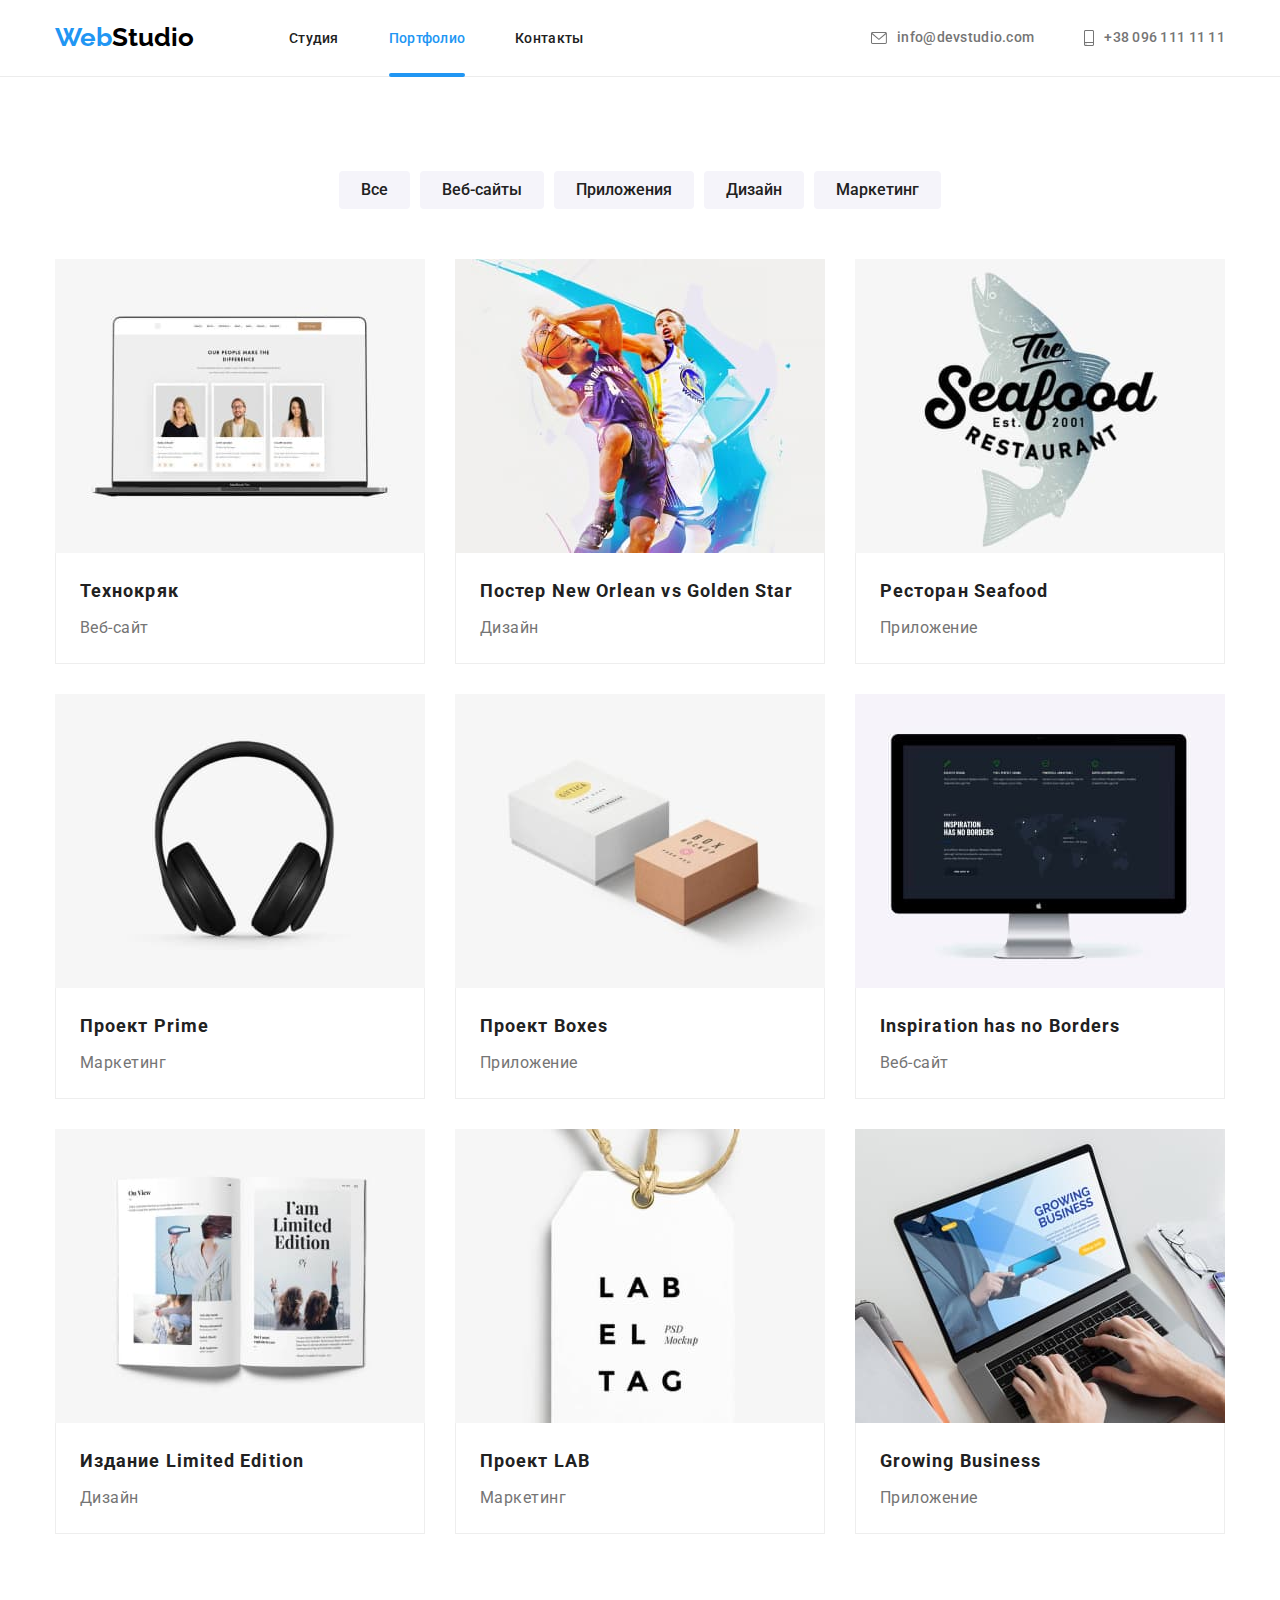
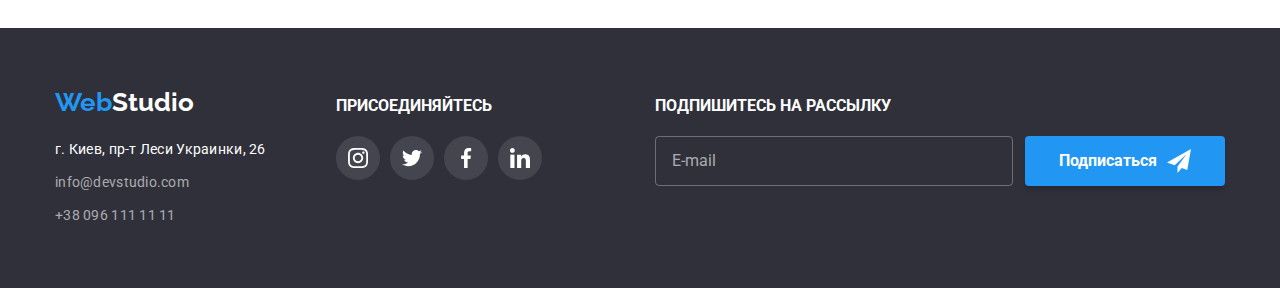
==== commit 96c281a6: "11" ====
--- a/portfolio.html
+++ b/portfolio.html
@@ -201,7 +201,7 @@
       </section>
     </main>
     <!-- Подвал -->
-<footer class="footer ">
+   <footer class="footer ">
       <div class="container footer-container ">
        
           
@@ -263,7 +263,7 @@
                   <div class="online">
                    <form class="online-form" >
                        <input type="mail" class="online-form-input" placeholder="E-mail" name="online-mail" type="mail">
-                       <button type="button" class="online-form-sbutton"> <span class="online-form-txt">Подписаться</span> 
+                       <button class="online-form-button"> <span class="online-form-txt">Подписаться</span> 
                           <svg class="online-form-icon">
                         <use href="./images/icons.svg#icon-modal-fly"> </use>
                         </svg> 
